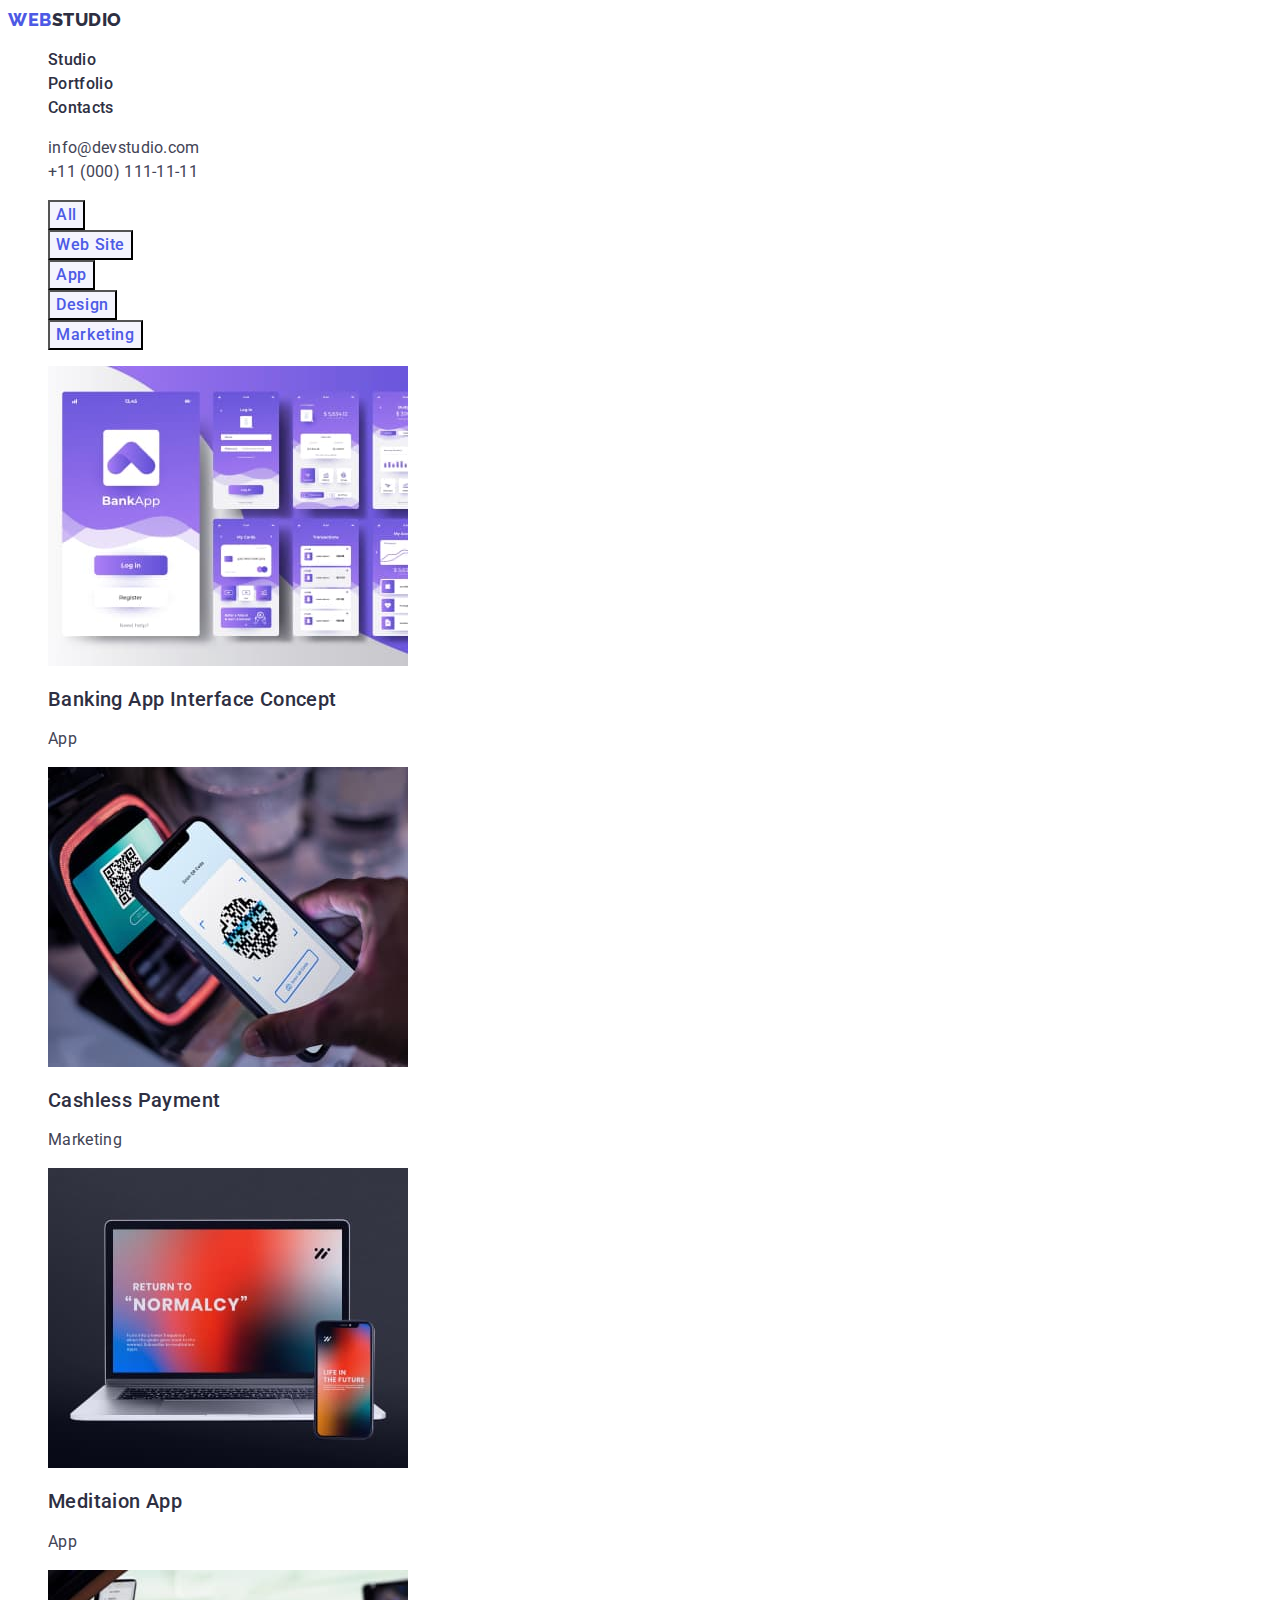
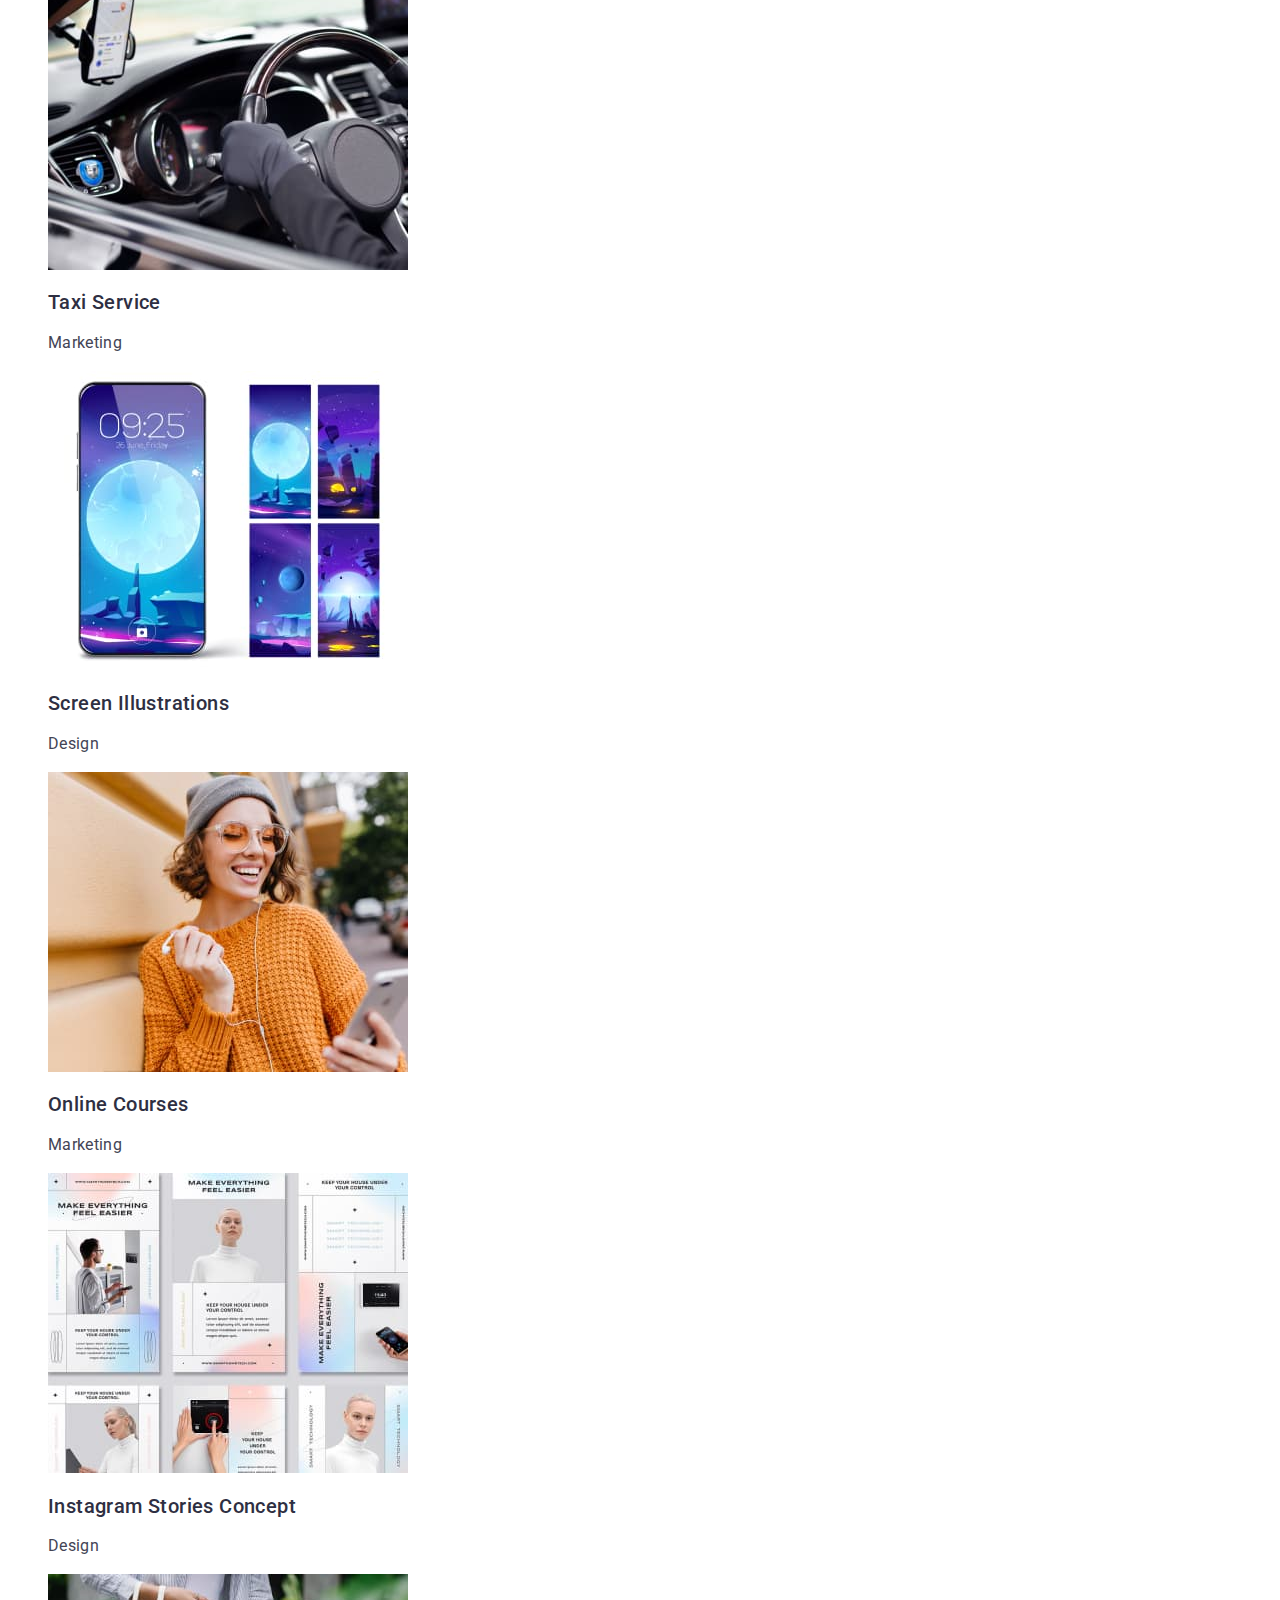
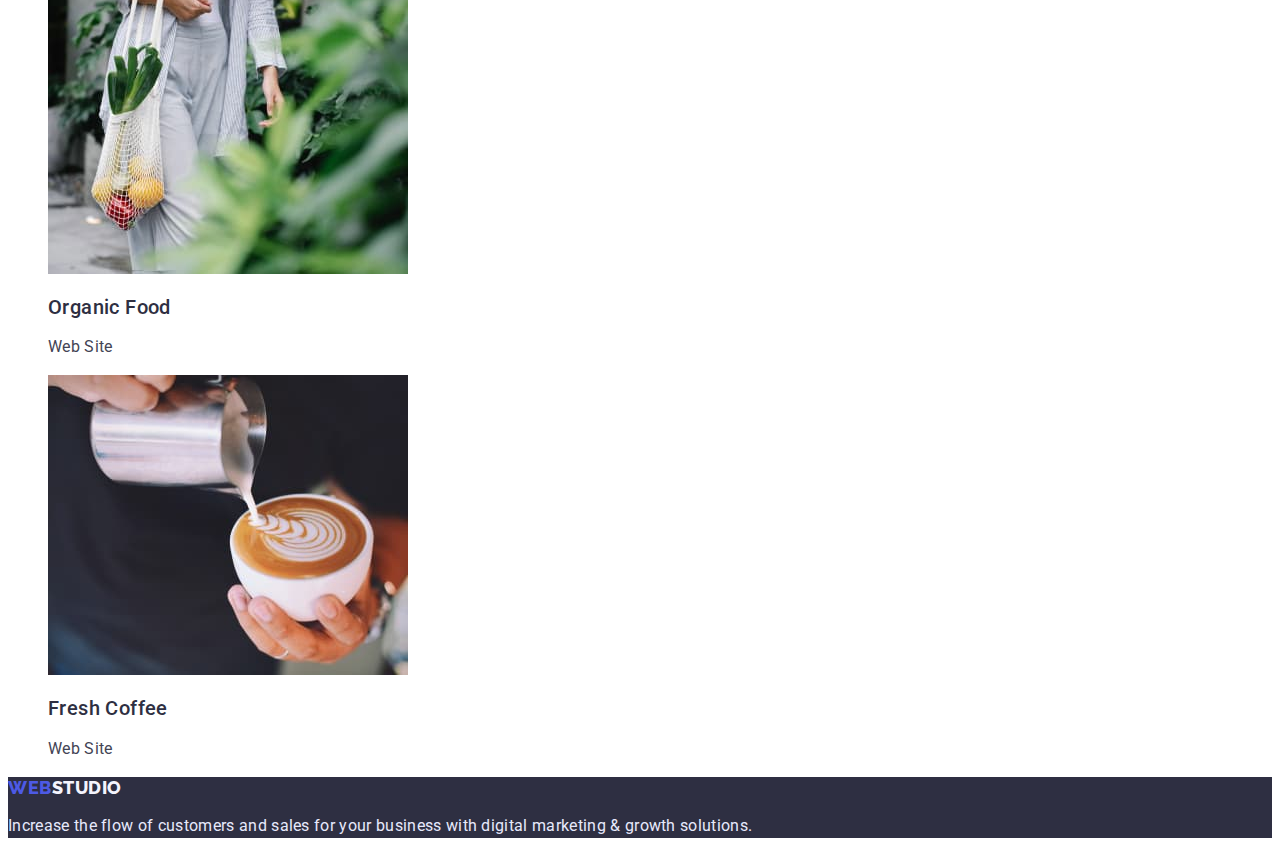
==== portfolio.html @ 89b24efc "Initial commit" ====
<!DOCTYPE html>
<html lang="en">
  <head>
    <meta charset="UTF-8" />
    <meta http-equiv="X-UA-Compatible" content="IE=edge" />
    <meta name="viewport" content="width=device-width, initial-scale=1.0" />
    <title>Portfolio</title>
    <link rel="preconnect" href="https://fonts.googleapis.com" />
    <link rel="preconnect" href="https://fonts.gstatic.com" crossorigin />
    <link
      href="https://fonts.googleapis.com/css2?family=Raleway:wght@800&family=Roboto:wght@400;500;700;900&display=swap"
      rel="stylesheet"
    />
    <link rel="stylesheet" href="./css/styles.css" />
  </head>
  <body>
    <!--HEADER-->
    <header class="page-header">
      <nav class="page-nav">
        <a class="logo logo-header" href="./index.html"
          >Web<span class="studio-header">Studio</span></a
        >
        <ul class="menu list">
          <li class="menu-item">
            <a class="menu-link link" href="./index.html">Studio</a>
          </li>
          <li class="menu-item">
            <a class="menu-link link" href="./portfolio.html">Portfolio</a>
          </li>
          <li class="menu-item">
            <a class="menu-link link" href="">Contacts</a>
          </li>
        </ul>
      </nav>
      <address>
        <ul class="list">
          <li>
            <a class="mail link" href="mailto:info@devstudio.com"
              >info@devstudio.com</a
            >
          </li>
          <li>
            <a class="phone-number link" href="tel:+110001111111"
              >+11 (000) 111-11-11</a
            >
          </li>
        </ul>
      </address>
    </header>
    <!--/HEADER-->
    <!--MAIN-->
    <main>
      <section>
        <h1 hidden>Our products</h1>
        <ul class="list">
          <li><button class="btn-filter" type="button">All</button></li>
          <li>
            <button class="btn-filter" type="button">Web Site</button>
          </li>
          <li><button class="btn-filter" type="button">App</button></li>
          <li>
            <button class="btn-filter" type="button">Design</button>
          </li>
          <li>
            <button class="btn-filter" type="button">Marketing</button>
          </li>
        </ul>
        <ul class="list">
          <li class="list-item-our-team">
            <img
              src="./images/portfolio/img1.jpg"
              alt="banking application"
              width="360"
              height="300"
            />
            <h2 class="third-title">Banking App Interface Concept</h2>
            <p class="section-description">App</p>
          </li>
          <li class="list-item-our-team">
            <img
              src="./images/portfolio/img2.jpg"
              alt="scan QR-code"
              width="360"
              height="300"
            />
            <h2 class="third-title">Cashless Payment</h2>
            <p class="section-description">Marketing</p>
          </li>
          <li class="list-item-our-team">
            <img
              src="./images/portfolio/img3.jpg"
              alt="picture on laptop"
              width="360"
              height="300"
            />
            <h2 class="third-title">Meditaion App</h2>
            <p class="section-description">App</p>
          </li>
          <li class="list-item-our-team">
            <img
              src="./images/portfolio/img4.jpg"
              alt="driving"
              width="360"
              height="300"
            />
            <h2 class="third-title">Taxi Service</h2>
            <p class="section-description">Marketing</p>
          </li>
          <li class="list-item-our-team">
            <img
              src="./images/portfolio/img5.jpg"
              alt="theme on phone"
              width="360"
              height="300"
            />
            <h2 class="third-title">Screen Illustrations</h2>
            <p class="section-description">Design</p>
          </li>
          <li class="list-item-our-team">
            <img
              src="./images/portfolio/img6.jpg"
              alt="girl laughing"
              width="360"
              height="300"
            />
            <h2 class="third-title">Online Courses</h2>
            <p class="section-description">Marketing</p>
          </li>
          <li class="list-item-our-team">
            <img
              src="./images/portfolio/img7.jpg"
              alt="market of things"
              width="360"
              height="300"
            />
            <h2 class="third-title">Instagram Stories Concept</h2>
            <p class="section-description">Design</p>
          </li>
          <li class="list-item-our-team">
            <img
              src="./images/portfolio/img8.jpg"
              alt="plant bag"
              width="360"
              height="300"
            />
            <h2 class="third-title">Organic Food</h2>
            <p class="section-description">Web Site</p>
          </li>
          <li class="list-item-our-team">
            <img
              src="./images/portfolio/img9.jpg"
              alt="coffee with milk"
              width="360"
              height="300"
            />
            <h2 class="third-title">Fresh Coffee</h2>
            <p class="section-description">Web Site</p>
          </li>
        </ul>
      </section>
    </main>
    <!--FOOTER-->
    <footer class="social-media">
      <a class="logo logo-footer" href="./index.html"
        >Web<span class="studio-footer">Studio</span></a
      >
      <p class="section-description-footer">
        Increase the flow of customers and sales for your business with digital
        marketing & growth solutions.
      </p>
    </footer>
  </body>
</html>
---- css/styles.css ----
:root {
  --primary-font: 'Roboto', sans-serif;
  --secondary-font: 'Raleway', sans-serif;
  --primary-text-color: #2e2f42;
  --secondary-text-color: #434455;
}
.list {
  list-style: none;
}
.link {
  text-decoration: none;
}
.logo {
  text-decoration: none;
}
body {
  font-family: var(--primary-font);
  color: var(--primary-text-color);
  background-color: #ffffff;
}
/*============COMPONENTS============*/
.modal-btn {
  font-family: inherit;
  font-weight: 500;
  font-size: 16px;
  line-height: 1.5;
  letter-spacing: 0.04em;
  align-items: center;
  cursor: pointer;

  color: #ffffff;
  background-color: #4d5ae5;
}
.modal-btn:hover,
.modal-btn:focus {
  color: #ffffff;
  background-color: #404bbf;
}
.section-description {
  font-size: 16px;
  line-height: 1.5;
  letter-spacing: 0.02em;

  color: var(--secondary-text-color);
}
.title-two {
  font-size: 36px;
  line-height: 1.11;
  text-align: center;
  letter-spacing: 0.02em;
  text-transform: capitalize;

  color: var(--primary-text-color);
}
.third-title {
  font-weight: 500;
  font-size: 20px;
  line-height: 1.2;
  letter-spacing: 0.02em;

  color: var(--primary-text-color);
}
.text-center {
  text-align: center;
}
.btn-filter {
  font-family: inherit;
  font-weight: 500;
  font-size: 16px;
  line-height: 1.5;
  display: flex;
  align-items: center;
  text-align: center;
  letter-spacing: 0.04em;
  cursor: pointer;

  color: #4d5ae5;
  background-color: #f4f4fd;
}
.btn-filter:hover,
.btn-filter:focus {
  color: #d9d9d9;
  background-color: #404bbf;
}
.our-team {
  background-color: #f4f4fd;
}
.list-item-our-team {
  background-color: #ffffff;
}

/*============/COMPONENTS============*/
/*============HEADER============*/
.logo-header {
  font-family: var(--secondary-font);
  font-weight: 800;
  font-size: 18px;
  line-height: 1.33;
  display: flex;
  align-items: center;
  letter-spacing: 0.03em;
  text-transform: uppercase;

  color: #4d5ae5;
}
.studio-header {
  font-family: var(--secondary-font);
  font-weight: 800;
  font-size: 18px;
  line-height: 1.33;
  display: flex;
  align-items: center;
  letter-spacing: 0.03em;
  text-transform: uppercase;

  color: var(--primary-text-color);
}
.menu-link {
  font-weight: 500;
  font-size: 16px;
  line-height: 1.5;
  letter-spacing: 0.02em;

  color: var(--primary-text-color);
}
.menu-link:hover,
.menu-link:focus {
  color: #404bbf;
}
.phone-number {
  font-style: normal;
  font-size: 16px;
  line-height: 1.5;
  letter-spacing: 0.02em;

  color: var(--secondary-text-color);
}

.phone-number:hover,
.phone-number:focus {
  color: #404bbf;
}
.mail {
  font-style: normal;
  font-size: 16px;
  line-height: 1.5;
  letter-spacing: 0.02em;

  color: var(--secondary-text-color);
}

.mail:hover,
.mail:focus {
  color: #404bbf;
}
/*============/HEADER============*/
/*============/HERO============*/

.hero-title {
  font-weight: 700;
  font-size: 56px;
  line-height: 1.07;
  text-align: center;
  letter-spacing: 0.02em;

  color: #ffffff;
  background-color: #2e2f42;
}
/*============/HERO============*/
/*============FOOTER============*/
.logo-footer {
  font-family: var(--secondary-font);
  font-weight: 800;
  font-size: 18px;
  line-height: 1.17;
  display: flex;
  align-items: center;
  letter-spacing: 0.03em;
  text-transform: uppercase;

  color: #4d5ae5;
}
.studio-footer {
  font-family: var(--secondary-font);
  font-weight: 800;
  font-size: 18px;
  line-height: 1.17;
  display: flex;
  align-items: center;
  letter-spacing: 0.03em;
  text-transform: uppercase;
  color: #f4f4fd;
}
.social-media {
  background: #2e2f42;
}
.section-description-footer {
  font-size: 16px;
  line-height: 1.5;
  letter-spacing: 0.02em;

  color: #e7e9fc;
}
/*============/FOOTER============*/
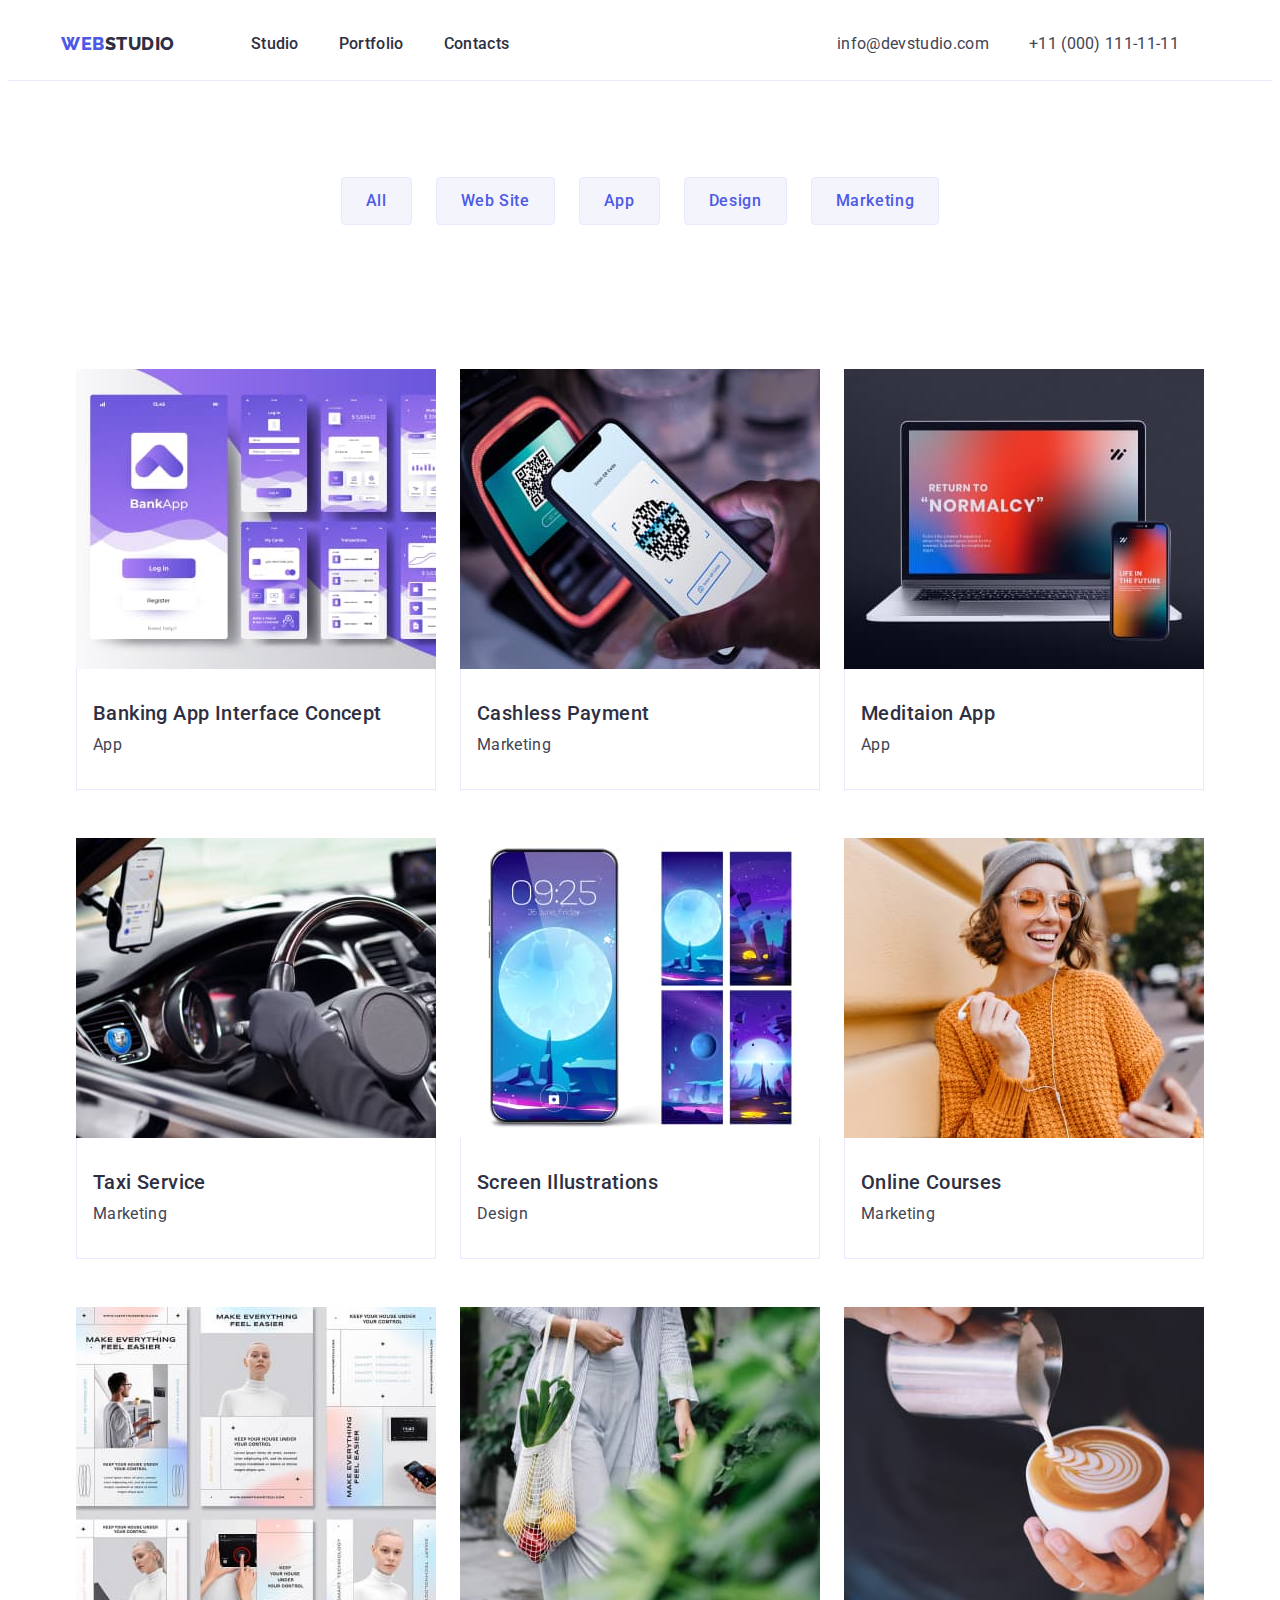
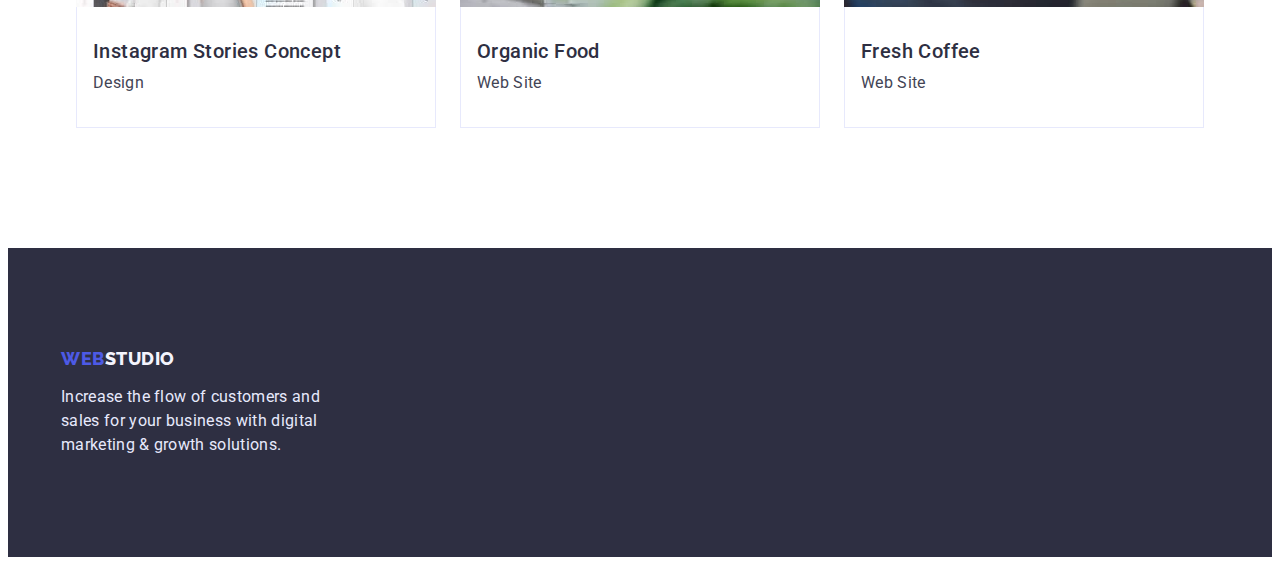
==== commit 8252556b: "update" ====
--- a/portfolio.html
+++ b/portfolio.html
@@ -11,163 +11,194 @@
       href="https://fonts.googleapis.com/css2?family=Raleway:wght@800&family=Roboto:wght@400;500;700;900&display=swap"
       rel="stylesheet"
     />
+    <link
+      rel="stylesheet"
+      href="https://cdnjs.cloudflare.com/ajax/libs/modern-normalize/1.1.0/modern-normalize.min.css"
+      integrity="sha512-wpPYUAdjBVSE4KJnH1VR1HeZfpl1ub8YT/NKx4PuQ5NmX2tKuGu6U/JRp5y+Y8XG2tV+wKQpNHVUX03MfMFn9Q=="
+      crossorigin="anonymous"
+      referrerpolicy="no-referrer"
+    />
     <link rel="stylesheet" href="./css/styles.css" />
   </head>
   <body>
     <!--HEADER-->
     <header class="page-header">
-      <nav class="page-nav">
-        <a class="logo logo-header" href="./index.html"
-          >Web<span class="studio-header">Studio</span></a
-        >
-        <ul class="menu list">
-          <li class="menu-item">
-            <a class="menu-link link" href="./index.html">Studio</a>
-          </li>
-          <li class="menu-item">
-            <a class="menu-link link" href="./portfolio.html">Portfolio</a>
-          </li>
-          <li class="menu-item">
-            <a class="menu-link link" href="">Contacts</a>
-          </li>
-        </ul>
-      </nav>
-      <address>
-        <ul class="list">
-          <li>
-            <a class="mail link" href="mailto:info@devstudio.com"
-              >info@devstudio.com</a
-            >
-          </li>
-          <li>
-            <a class="phone-number link" href="tel:+110001111111"
-              >+11 (000) 111-11-11</a
-            >
-          </li>
-        </ul>
-      </address>
+      <div class="container header-container">
+        <nav class="page-nav">
+          <a class="logo logo-header" href="./index.html"
+            >Web<span class="studio-header">Studio</span></a
+          >
+          <ul class="list flex-list">
+            <li class="menu-item">
+              <a class="menu-link link" href="./index.html">Studio</a>
+            </li>
+            <li class="menu-item">
+              <a class="menu-link link" href="./portfolio.html">Portfolio</a>
+            </li>
+            <li class="menu-item">
+              <a class="menu-link link" href="">Contacts</a>
+            </li>
+          </ul>
+        </nav>
+        <address class="address">
+          <ul class="list flex-list">
+            <li class="address-list">
+              <a class="mail link" href="mailto:info@devstudio.com"
+                >info@devstudio.com</a
+              >
+            </li>
+            <li class="address-list">
+              <a class="phone-number link" href="tel:+110001111111"
+                >+11 (000) 111-11-11</a
+              >
+            </li>
+          </ul>
+        </address>
+      </div>
     </header>
     <!--/HEADER-->
-    <!--MAIN-->
+    <!--MAIN--> <!--BUTTONS-->
     <main>
-      <section>
+      <section class="portfolio-section">
+        <div class="container">
         <h1 hidden>Our products</h1>
-        <ul class="list">
-          <li><button class="btn-filter" type="button">All</button></li>
-          <li>
+        <ul class="list flex-list buttons-container">
+          <li class="list-button"><button class="btn-filter" type="button">All</button></li>
+          <li class="list-button">
             <button class="btn-filter" type="button">Web Site</button>
           </li>
-          <li><button class="btn-filter" type="button">App</button></li>
-          <li>
+          <li class="list-button"><button class="btn-filter" type="button">App</button></li>
+          <li class="list-button">
             <button class="btn-filter" type="button">Design</button>
           </li>
-          <li>
+          <li class="list-button">
             <button class="btn-filter" type="button">Marketing</button>
           </li>
         </ul>
-        <ul class="list">
-          <li class="list-item-our-team">
+        <!--CARDS-->
+        <ul class="list flex-list filter">
+          <li class="card-list">
             <img
               src="./images/portfolio/img1.jpg"
               alt="banking application"
               width="360"
               height="300"
             />
+            <div class="card-frame">
             <h2 class="third-title">Banking App Interface Concept</h2>
             <p class="section-description">App</p>
-          </li>
-          <li class="list-item-our-team">
+          </div>
+          </li>
+          <li class="card-list">
             <img
               src="./images/portfolio/img2.jpg"
               alt="scan QR-code"
               width="360"
               height="300"
             />
-            <h2 class="third-title">Cashless Payment</h2>
+            <div class="card-frame">
+              <h2 class="third-title">Cashless Payment</h2>
             <p class="section-description">Marketing</p>
-          </li>
-          <li class="list-item-our-team">
+          </div>
+          </li>
+          <li class="card-list">
             <img
               src="./images/portfolio/img3.jpg"
               alt="picture on laptop"
               width="360"
               height="300"
             />
-            <h2 class="third-title">Meditaion App</h2>
+            <div class="card-frame">
+              <h2 class="third-title">Meditaion App</h2>
             <p class="section-description">App</p>
-          </li>
-          <li class="list-item-our-team">
+          </div>
+          </li>
+          <li class="card-list">
             <img
               src="./images/portfolio/img4.jpg"
               alt="driving"
               width="360"
               height="300"
             />
-            <h2 class="third-title">Taxi Service</h2>
+            <div class="card-frame">
+              <h2 class="third-title">Taxi Service</h2>
             <p class="section-description">Marketing</p>
-          </li>
-          <li class="list-item-our-team">
+          </div>
+          </li>
+          <li class="card-list">
             <img
               src="./images/portfolio/img5.jpg"
               alt="theme on phone"
               width="360"
               height="300"
             />
-            <h2 class="third-title">Screen Illustrations</h2>
+            <div class="card-frame">
+              <h2 class="third-title">Screen Illustrations</h2>
             <p class="section-description">Design</p>
-          </li>
-          <li class="list-item-our-team">
+          </div>
+          </li>
+          <li class="card-list">
             <img
               src="./images/portfolio/img6.jpg"
               alt="girl laughing"
               width="360"
               height="300"
             />
-            <h2 class="third-title">Online Courses</h2>
+            <div class="card-frame">
+              <h2 class="third-title">Online Courses</h2>
             <p class="section-description">Marketing</p>
-          </li>
-          <li class="list-item-our-team">
+          </div>
+          </li>
+          <li class="card-list">
             <img
               src="./images/portfolio/img7.jpg"
               alt="market of things"
               width="360"
               height="300"
             />
-            <h2 class="third-title">Instagram Stories Concept</h2>
+            <div class="card-frame">
+              <h2 class="third-title">Instagram Stories Concept</h2>
             <p class="section-description">Design</p>
-          </li>
-          <li class="list-item-our-team">
+            </div>
+          </li>
+          <li class="card-list">
             <img
               src="./images/portfolio/img8.jpg"
               alt="plant bag"
               width="360"
               height="300"
             />
-            <h2 class="third-title">Organic Food</h2>
+            <div class="card-frame">
+              <h2 class="third-title">Organic Food</h2>
             <p class="section-description">Web Site</p>
-          </li>
-          <li class="list-item-our-team">
+            </div>
+          </li>
+          <li class="card-list">
             <img
               src="./images/portfolio/img9.jpg"
               alt="coffee with milk"
               width="360"
               height="300"
             />
-            <h2 class="third-title">Fresh Coffee</h2>
+            <div class="card-frame">
+              <h2 class="third-title">Fresh Coffee</h2>
             <p class="section-description">Web Site</p>
+            </div>
           </li>
         </ul>
       </section>
     </main>
     <!--FOOTER-->
-    <footer class="social-media">
-      <a class="logo logo-footer" href="./index.html"
-        >Web<span class="studio-footer">Studio</span></a
-      >
-      <p class="section-description-footer">
-        Increase the flow of customers and sales for your business with digital
-        marketing & growth solutions.
-      </p>
+    <footer class="footer">
+      <div class="container footer-container">
+        <a class="logo logo-footer" href="./index.html"
+          >Web<span class="studio-footer">Studio</span></a
+        >
+        <p class="section-description-footer">
+          Increase the flow of customers and sales for your business with
+          digital marketing & growth solutions.
+        </p>
+      </div>
     </footer>
   </body>
 </html>
--- a/css/styles.css
+++ b/css/styles.css
@@ -4,6 +4,22 @@
   --primary-text-color: #2e2f42;
   --secondary-text-color: #434455;
 }
+h1,
+h2,
+h3,
+p {
+  margin: 0;
+}
+ul {
+  margin: 0;
+  padding-left: 0;
+}
+img {
+  display: block;
+}
+button {
+  cursor: pointer;
+}
 .list {
   list-style: none;
 }
@@ -18,7 +34,15 @@
   color: var(--primary-text-color);
   background-color: #ffffff;
 }
+
 /*============COMPONENTS============*/
+.container {
+  width: 1158px;
+  margin-left: auto;
+  margin-right: auto;
+  padding-left: 15px;
+  padding-right: 15px;
+}
 .modal-btn {
   font-family: inherit;
   font-weight: 500;
@@ -26,22 +50,36 @@
   line-height: 1.5;
   letter-spacing: 0.04em;
   align-items: center;
-  cursor: pointer;
+  display: flex;
 
   color: #ffffff;
   background-color: #4d5ae5;
+  box-shadow: 0px 4px 4px rgba(0, 0, 0, 0.15);
+  border-radius: 4px;
+  padding-top: 16px;
+  padding-bottom: 16px;
+  padding-left: 32px;
+  padding-right: 32px;
+  border: none;
+  margin-left: auto;
+  margin-right: auto;
 }
 .modal-btn:hover,
 .modal-btn:focus {
   color: #ffffff;
   background-color: #404bbf;
 }
+.second-flex-list {
+  display: flex;
+  align-items: center;
+}
 .section-description {
   font-size: 16px;
   line-height: 1.5;
   letter-spacing: 0.02em;
-
   color: var(--secondary-text-color);
+  margin-left: auto;
+  margin-right: auto;
 }
 .title-two {
   font-size: 36px;
@@ -49,7 +87,7 @@
   text-align: center;
   letter-spacing: 0.02em;
   text-transform: capitalize;
-
+  margin-bottom: 72px;
   color: var(--primary-text-color);
 }
 .third-title {
@@ -57,11 +95,11 @@
   font-size: 20px;
   line-height: 1.2;
   letter-spacing: 0.02em;
-
-  color: var(--primary-text-color);
-}
-.text-center {
-  text-align: center;
+  margin-bottom: 8px;
+  color: var(--primary-text-color);
+
+  margin-left: auto;
+  margin-right: auto;
 }
 .btn-filter {
   font-family: inherit;
@@ -72,7 +110,6 @@
   align-items: center;
   text-align: center;
   letter-spacing: 0.04em;
-  cursor: pointer;
 
   color: #4d5ae5;
   background-color: #f4f4fd;
@@ -84,13 +121,37 @@
 }
 .our-team {
   background-color: #f4f4fd;
+  padding-top: 120px;
+  padding-bottom: 120px;
 }
 .list-item-our-team {
   background-color: #ffffff;
-}
-
+  width: 264px;
+  border-radius: 0px 0px 4px 4px;
+}
+.list-item-our-team:not(:last-child) {
+  margin-right: 24px;
+}
+.flex-list {
+  display: flex;
+  align-items: center;
+}
 /*============/COMPONENTS============*/
 /*============HEADER============*/
+.page-nav {
+  display: flex;
+  align-items: center;
+}
+.page-header {
+  background-color: #fff;
+  padding-top: 24px;
+  padding-bottom: 24px;
+  border-bottom: 1px solid #e7e9fc;
+}
+.header-container {
+  display: flex;
+  align-items: center;
+}
 .logo-header {
   font-family: var(--secondary-font);
   font-weight: 800;
@@ -100,7 +161,7 @@
   align-items: center;
   letter-spacing: 0.03em;
   text-transform: uppercase;
-
+  margin-right: 76px;
   color: #4d5ae5;
 }
 .studio-header {
@@ -128,12 +189,15 @@
   color: #404bbf;
 }
 .phone-number {
+  font-size: 16px;
+  line-height: 1.5;
+  letter-spacing: 0.02em;
+
+  color: var(--secondary-text-color);
+}
+.address {
   font-style: normal;
-  font-size: 16px;
-  line-height: 1.5;
-  letter-spacing: 0.02em;
-
-  color: var(--secondary-text-color);
+  margin-left: auto;
 }
 
 .phone-number:hover,
@@ -141,7 +205,6 @@
   color: #404bbf;
 }
 .mail {
-  font-style: normal;
   font-size: 16px;
   line-height: 1.5;
   letter-spacing: 0.02em;
@@ -153,18 +216,56 @@
 .mail:focus {
   color: #404bbf;
 }
+.address-list {
+  margin-right: 40px;
+}
+.menu-item:not(:last-child) {
+  margin-right: 40px;
+}
 /*============/HEADER============*/
 /*============/HERO============*/
-
+.hero {
+  padding-top: 188px;
+  padding-bottom: 188px;
+  background: #2e2f42;
+}
 .hero-title {
   font-weight: 700;
   font-size: 56px;
   line-height: 1.07;
   text-align: center;
   letter-spacing: 0.02em;
+  margin-left: auto;
+  margin-right: auto;
+  width: 496px;
+  margin-bottom: 48px;
 
   color: #ffffff;
-  background-color: #2e2f42;
+}
+.our-values {
+  padding-top: 120px;
+  padding-bottom: 120px;
+}
+.section-list:not(:last-child) {
+  margin-right: 24px;
+}
+.section-list {
+  width: 264px;
+}
+.what-are-we-doing {
+  padding-bottom: 60px;
+}
+.works-list {
+  width: 360px;
+}
+.works-list:not(:last-child) {
+  margin-right: 24px;
+}
+.team-card-container {
+  padding-top: 32px;
+  padding-bottom: 32px;
+  padding-left: 16px;
+  padding-right: 16px;
 }
 /*============/HERO============*/
 /*============FOOTER============*/
@@ -185,20 +286,74 @@
   font-weight: 800;
   font-size: 18px;
   line-height: 1.17;
-  display: flex;
   align-items: center;
   letter-spacing: 0.03em;
   text-transform: uppercase;
   color: #f4f4fd;
 }
-.social-media {
+.footer {
   background: #2e2f42;
+  padding-top: 100px;
+  padding-bottom: 100px;
 }
 .section-description-footer {
   font-size: 16px;
   line-height: 1.5;
   letter-spacing: 0.02em;
-
+  width: 264px;
+  margin-top: 16px;
   color: #e7e9fc;
 }
 /*============/FOOTER============*/
+/*============PORTFOLIO===========*/
+.portfolio-section {
+  padding-top: 96px;
+  padding-bottom: 120px;
+}
+.btn-filter {
+  color: #4d5ae5;
+  font-weight: 500;
+  padding: 12px 24px;
+  height: 48px;
+  background: #f4f4fd;
+  border: 1px solid #e7e9fc;
+  border-radius: 4px;
+  line-height: 24px;
+  text-align: center;
+  letter-spacing: 0.04em;
+  color: #4d5ae5;
+  margin-bottom: 72px;
+}
+.btn-filter:hover,
+.btn-filter:focus {
+  color: #ffffff;
+  background: #404bbf;
+  box-shadow: 0px 3px 1px rgba(0, 0, 0, 0.1), 0px 2px 1px rgba(0, 0, 0, 0.08),
+    0px 2px 2px rgba(0, 0, 0, 0.12);
+  border-color: transparent;
+}
+.filter {
+  display: flex;
+  flex-wrap: wrap;
+  justify-content: center;
+  gap: 48px 24px;
+}
+.list-button:not(:last-child) {
+  margin-right: 24px;
+}
+.card-list {
+  width: 360px;
+}
+.card-frame {
+  border: 1px solid #e7e9fc;
+  border-top: none;
+  padding: 32px 16px;
+}
+.text-center {
+  text-align: center;
+}
+.buttons-container {
+  justify-content: center;
+  margin-bottom: 72px;
+}
+/*============/PORTFOLIO===========*/
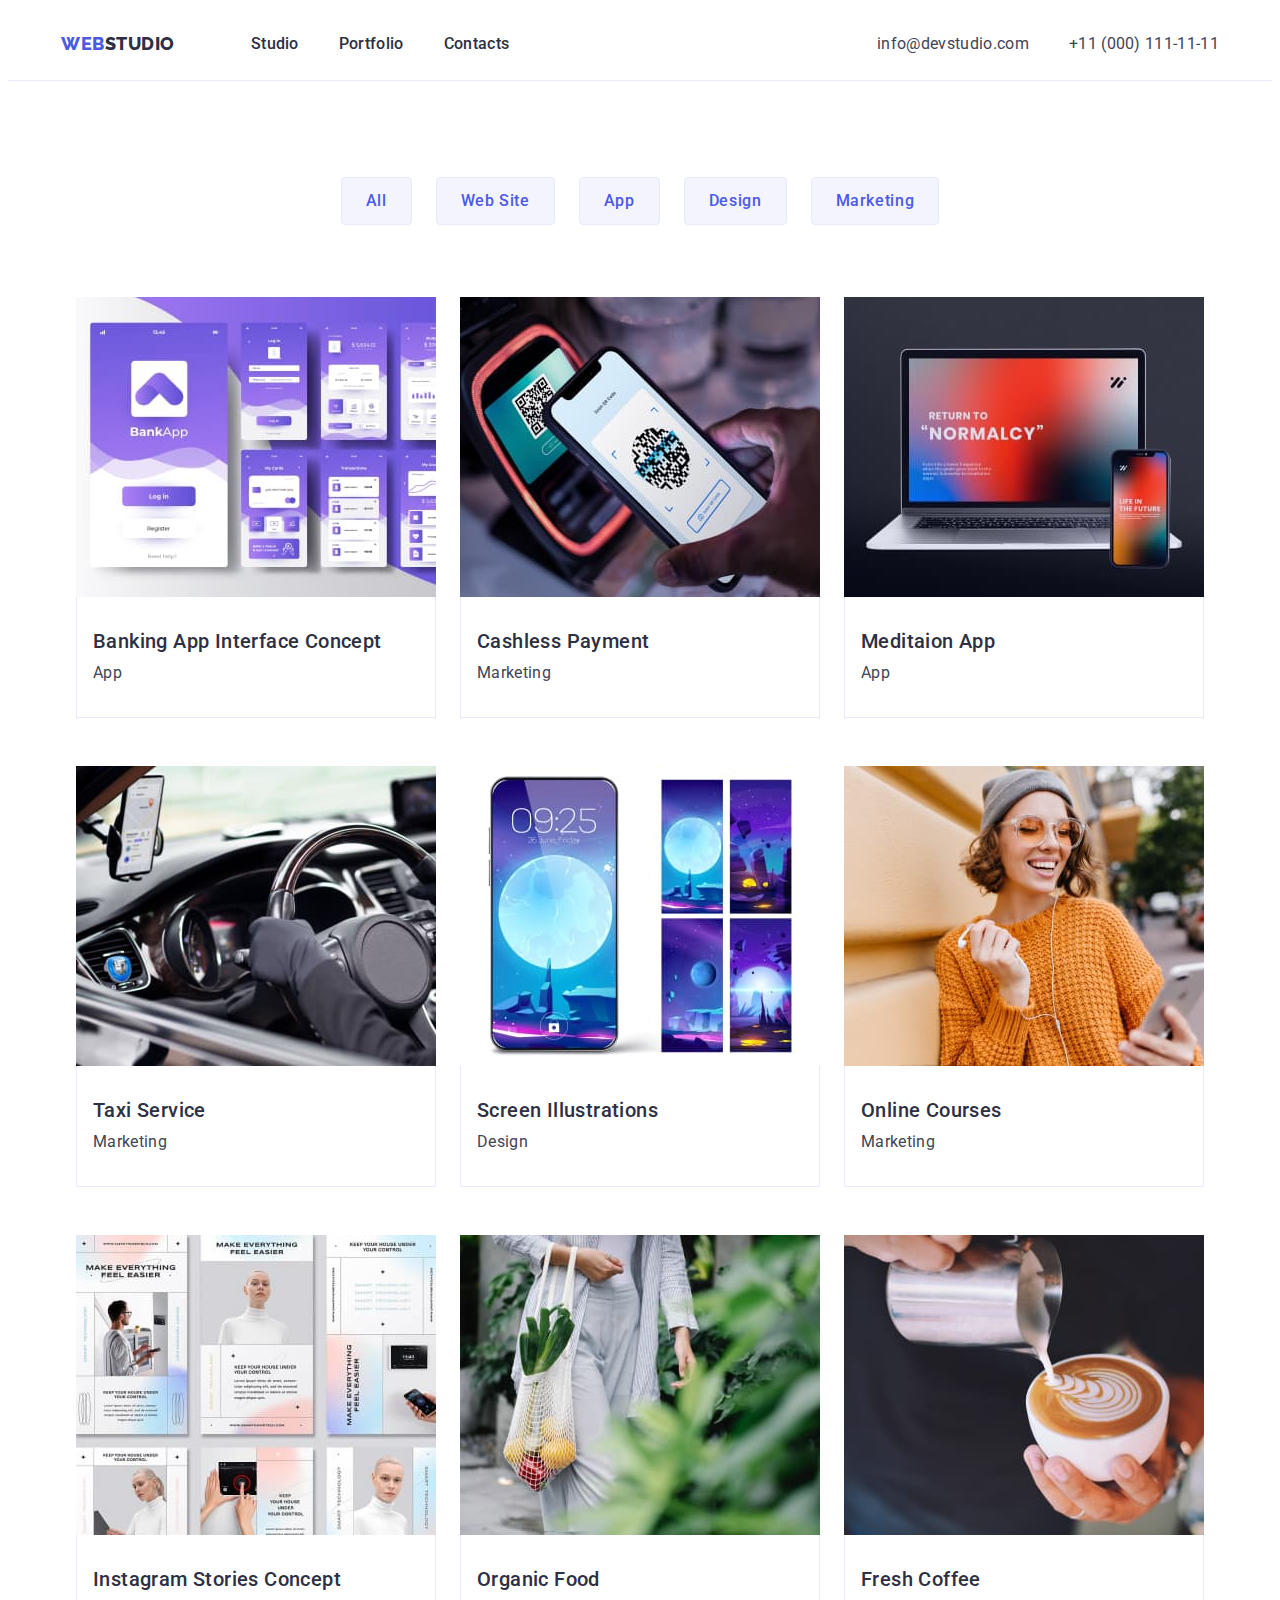
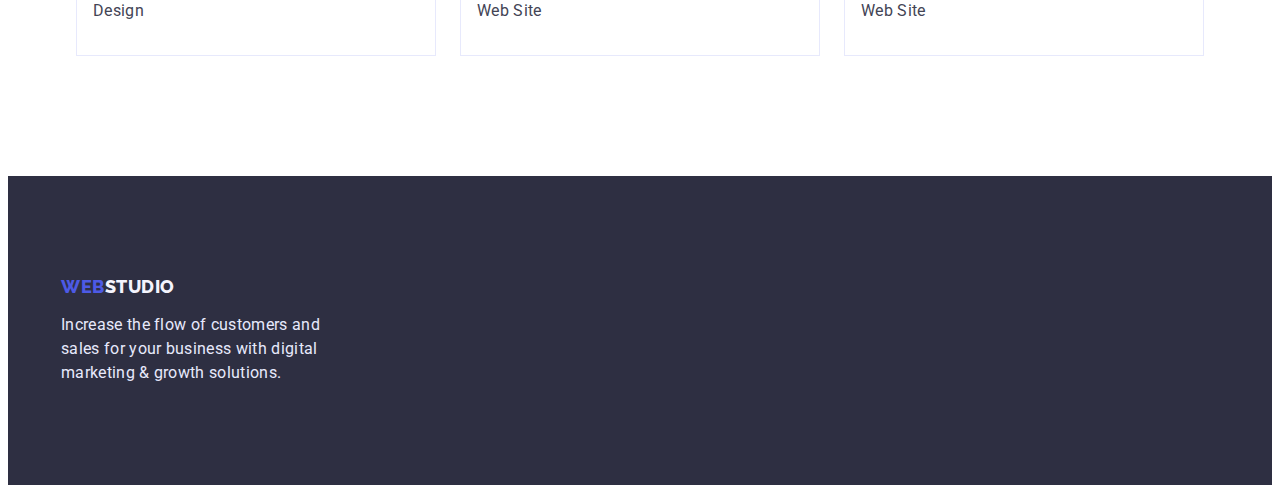
==== commit 08cd9bc6: "update" ====
--- a/portfolio.html
+++ b/portfolio.html
@@ -57,135 +57,141 @@
       </div>
     </header>
     <!--/HEADER-->
-    <!--MAIN--> <!--BUTTONS-->
+    <!--MAIN-->
+    <!--BUTTONS-->
     <main>
       <section class="portfolio-section">
         <div class="container">
-        <h1 hidden>Our products</h1>
-        <ul class="list flex-list buttons-container">
-          <li class="list-button"><button class="btn-filter" type="button">All</button></li>
-          <li class="list-button">
-            <button class="btn-filter" type="button">Web Site</button>
-          </li>
-          <li class="list-button"><button class="btn-filter" type="button">App</button></li>
-          <li class="list-button">
-            <button class="btn-filter" type="button">Design</button>
-          </li>
-          <li class="list-button">
-            <button class="btn-filter" type="button">Marketing</button>
-          </li>
-        </ul>
-        <!--CARDS-->
-        <ul class="list flex-list filter">
-          <li class="card-list">
-            <img
-              src="./images/portfolio/img1.jpg"
-              alt="banking application"
-              width="360"
-              height="300"
-            />
-            <div class="card-frame">
-            <h2 class="third-title">Banking App Interface Concept</h2>
-            <p class="section-description">App</p>
-          </div>
-          </li>
-          <li class="card-list">
-            <img
-              src="./images/portfolio/img2.jpg"
-              alt="scan QR-code"
-              width="360"
-              height="300"
-            />
-            <div class="card-frame">
-              <h2 class="third-title">Cashless Payment</h2>
-            <p class="section-description">Marketing</p>
-          </div>
-          </li>
-          <li class="card-list">
-            <img
-              src="./images/portfolio/img3.jpg"
-              alt="picture on laptop"
-              width="360"
-              height="300"
-            />
-            <div class="card-frame">
-              <h2 class="third-title">Meditaion App</h2>
-            <p class="section-description">App</p>
-          </div>
-          </li>
-          <li class="card-list">
-            <img
-              src="./images/portfolio/img4.jpg"
-              alt="driving"
-              width="360"
-              height="300"
-            />
-            <div class="card-frame">
-              <h2 class="third-title">Taxi Service</h2>
-            <p class="section-description">Marketing</p>
-          </div>
-          </li>
-          <li class="card-list">
-            <img
-              src="./images/portfolio/img5.jpg"
-              alt="theme on phone"
-              width="360"
-              height="300"
-            />
-            <div class="card-frame">
-              <h2 class="third-title">Screen Illustrations</h2>
-            <p class="section-description">Design</p>
-          </div>
-          </li>
-          <li class="card-list">
-            <img
-              src="./images/portfolio/img6.jpg"
-              alt="girl laughing"
-              width="360"
-              height="300"
-            />
-            <div class="card-frame">
-              <h2 class="third-title">Online Courses</h2>
-            <p class="section-description">Marketing</p>
-          </div>
-          </li>
-          <li class="card-list">
-            <img
-              src="./images/portfolio/img7.jpg"
-              alt="market of things"
-              width="360"
-              height="300"
-            />
-            <div class="card-frame">
-              <h2 class="third-title">Instagram Stories Concept</h2>
-            <p class="section-description">Design</p>
-            </div>
-          </li>
-          <li class="card-list">
-            <img
-              src="./images/portfolio/img8.jpg"
-              alt="plant bag"
-              width="360"
-              height="300"
-            />
-            <div class="card-frame">
-              <h2 class="third-title">Organic Food</h2>
-            <p class="section-description">Web Site</p>
-            </div>
-          </li>
-          <li class="card-list">
-            <img
-              src="./images/portfolio/img9.jpg"
-              alt="coffee with milk"
-              width="360"
-              height="300"
-            />
-            <div class="card-frame">
-              <h2 class="third-title">Fresh Coffee</h2>
-            <p class="section-description">Web Site</p>
-            </div>
-          </li>
-        </ul>
+          <h1 hidden>Our products</h1>
+          <ul class="list flex-list buttons-container">
+            <li class="list-button">
+              <button class="btn-filter" type="button">All</button>
+            </li>
+            <li class="list-button">
+              <button class="btn-filter" type="button">Web Site</button>
+            </li>
+            <li class="list-button">
+              <button class="btn-filter" type="button">App</button>
+            </li>
+            <li class="list-button">
+              <button class="btn-filter" type="button">Design</button>
+            </li>
+            <li class="list-button">
+              <button class="btn-filter" type="button">Marketing</button>
+            </li>
+          </ul>
+          <!--CARDS-->
+          <ul class="list flex-list filter">
+            <li class="card-list">
+              <img
+                src="./images/portfolio/img1.jpg"
+                alt="banking application"
+                width="360"
+                height="300"
+              />
+              <div class="card-frame">
+                <h2 class="third-title">Banking App Interface Concept</h2>
+                <p class="section-description">App</p>
+              </div>
+            </li>
+            <li class="card-list">
+              <img
+                src="./images/portfolio/img2.jpg"
+                alt="scan QR-code"
+                width="360"
+                height="300"
+              />
+              <div class="card-frame">
+                <h2 class="third-title">Cashless Payment</h2>
+                <p class="section-description">Marketing</p>
+              </div>
+            </li>
+            <li class="card-list">
+              <img
+                src="./images/portfolio/img3.jpg"
+                alt="picture on laptop"
+                width="360"
+                height="300"
+              />
+              <div class="card-frame">
+                <h2 class="third-title">Meditaion App</h2>
+                <p class="section-description">App</p>
+              </div>
+            </li>
+            <li class="card-list">
+              <img
+                src="./images/portfolio/img4.jpg"
+                alt="driving"
+                width="360"
+                height="300"
+              />
+              <div class="card-frame">
+                <h2 class="third-title">Taxi Service</h2>
+                <p class="section-description">Marketing</p>
+              </div>
+            </li>
+            <li class="card-list">
+              <img
+                src="./images/portfolio/img5.jpg"
+                alt="theme on phone"
+                width="360"
+                height="300"
+              />
+              <div class="card-frame">
+                <h2 class="third-title">Screen Illustrations</h2>
+                <p class="section-description">Design</p>
+              </div>
+            </li>
+            <li class="card-list">
+              <img
+                src="./images/portfolio/img6.jpg"
+                alt="girl laughing"
+                width="360"
+                height="300"
+              />
+              <div class="card-frame">
+                <h2 class="third-title">Online Courses</h2>
+                <p class="section-description">Marketing</p>
+              </div>
+            </li>
+            <li class="card-list">
+              <img
+                src="./images/portfolio/img7.jpg"
+                alt="market of things"
+                width="360"
+                height="300"
+              />
+              <div class="card-frame">
+                <h2 class="third-title">Instagram Stories Concept</h2>
+                <p class="section-description">Design</p>
+              </div>
+            </li>
+            <li class="card-list">
+              <img
+                src="./images/portfolio/img8.jpg"
+                alt="plant bag"
+                width="360"
+                height="300"
+              />
+              <div class="card-frame">
+                <h2 class="third-title">Organic Food</h2>
+                <p class="section-description">Web Site</p>
+              </div>
+            </li>
+            <li class="card-list">
+              <img
+                src="./images/portfolio/img9.jpg"
+                alt="coffee with milk"
+                width="360"
+                height="300"
+              />
+              <div class="card-frame">
+                <h2 class="third-title">Fresh Coffee</h2>
+                <p class="section-description">Web Site</p>
+              </div>
+            </li>
+          </ul>
+        </div>
       </section>
     </main>
     <!--FOOTER-->
--- a/css/styles.css
+++ b/css/styles.css
@@ -216,7 +216,8 @@
 .mail:focus {
   color: #404bbf;
 }
-.address-list {
+
+.address-list:not(:last-child) {
   margin-right: 40px;
 }
 .menu-item:not(:last-child) {
@@ -253,7 +254,7 @@
   width: 264px;
 }
 .what-are-we-doing {
-  padding-bottom: 60px;
+  padding-bottom: 120px;
 }
 .works-list {
   width: 360px;
@@ -322,7 +323,6 @@
   text-align: center;
   letter-spacing: 0.04em;
   color: #4d5ae5;
-  margin-bottom: 72px;
 }
 .btn-filter:hover,
 .btn-filter:focus {
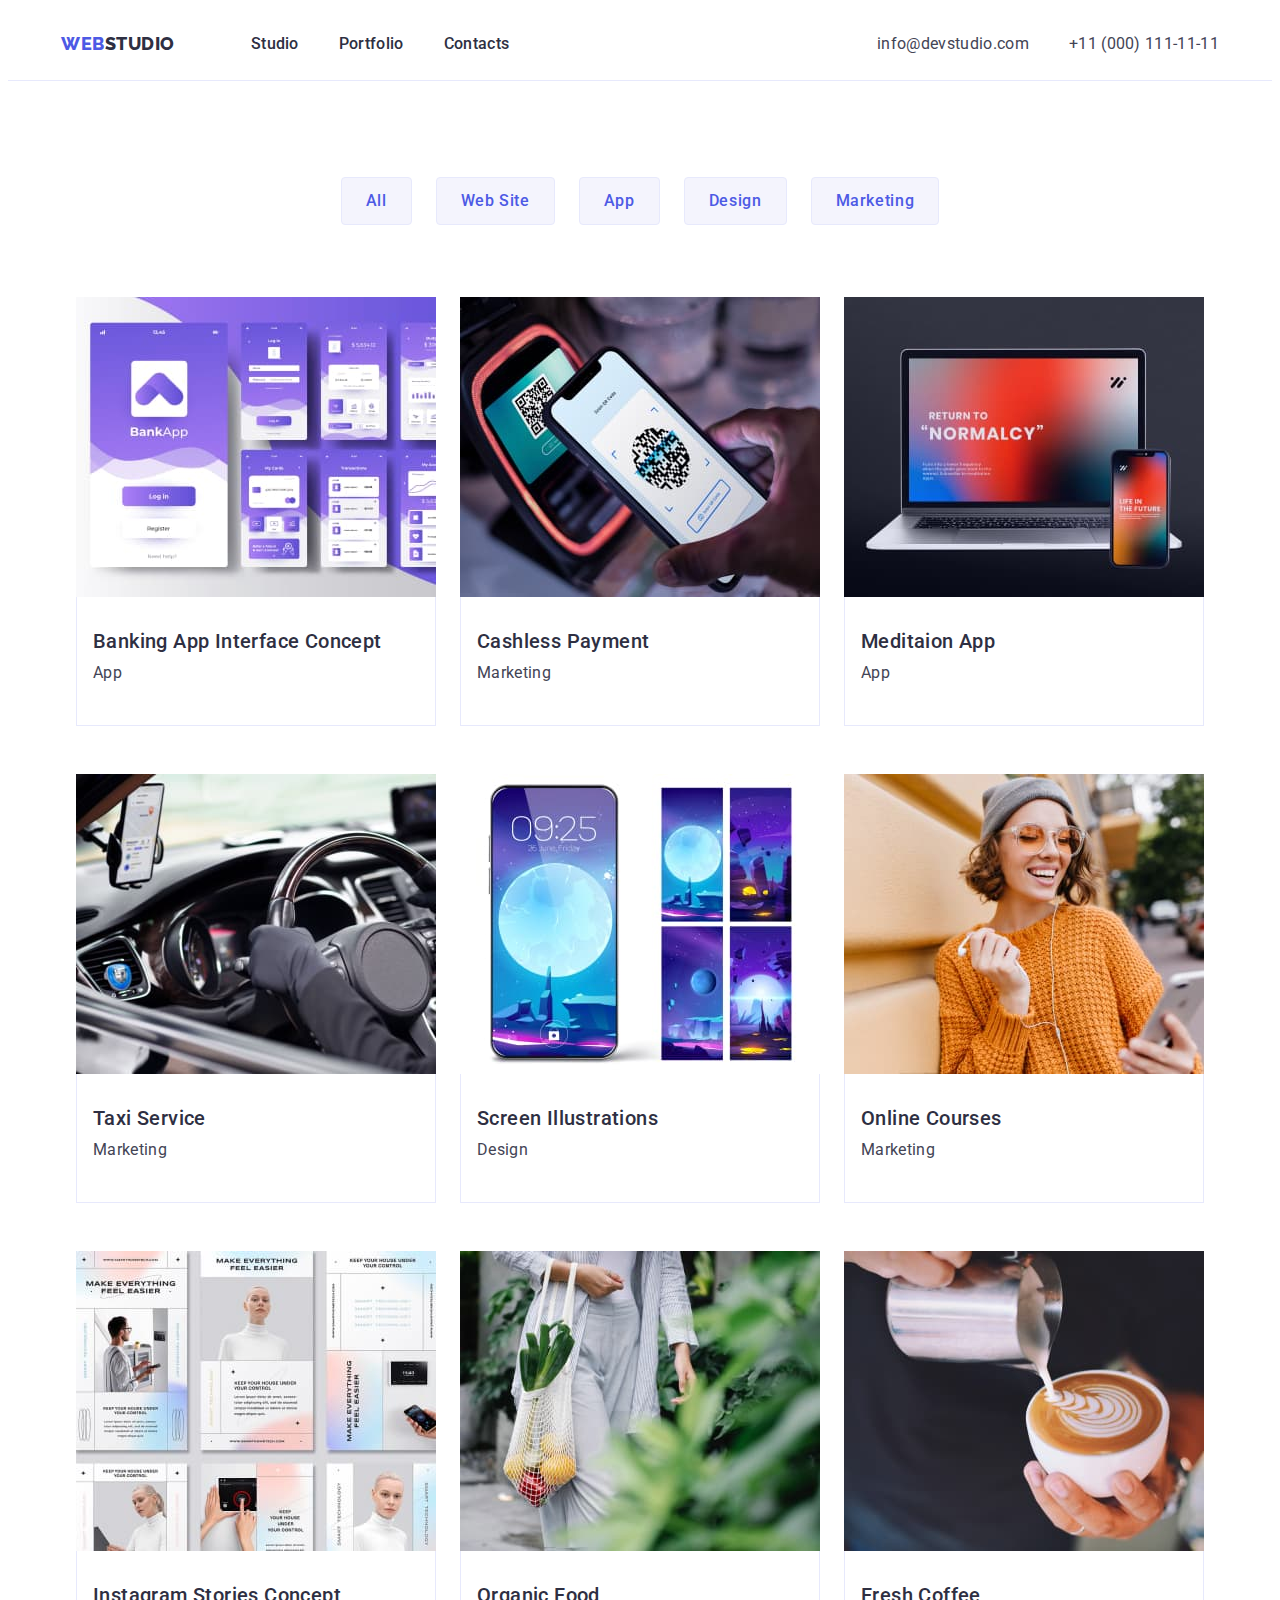
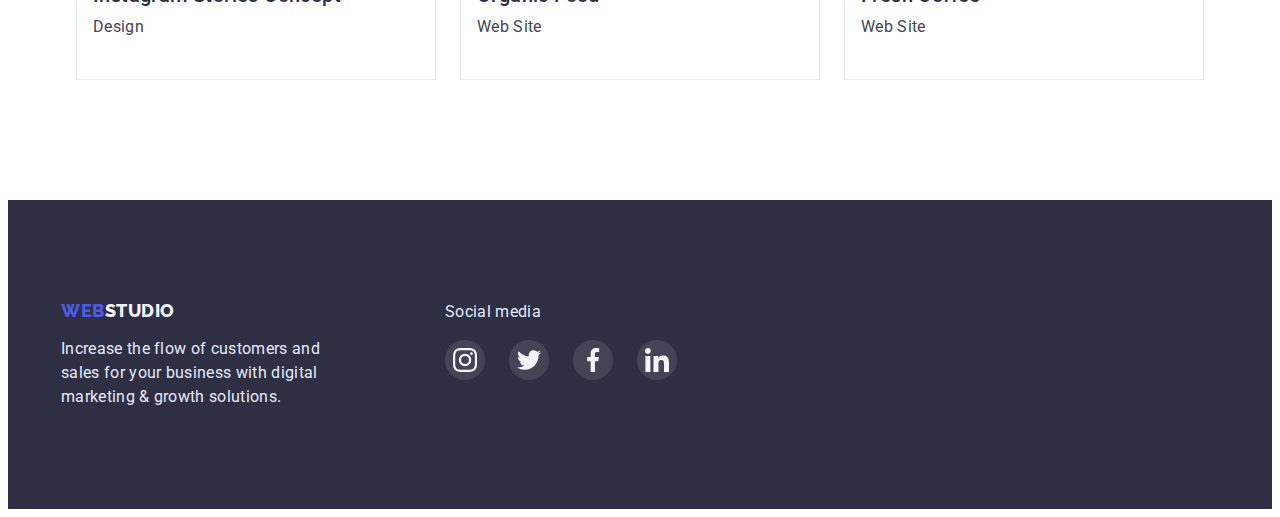
==== commit 481ee7bc: "update" ====
--- a/portfolio.html
+++ b/portfolio.html
@@ -83,112 +83,130 @@
           <!--CARDS-->
           <ul class="list flex-list filter">
             <li class="card-list">
-              <img
-                src="./images/portfolio/img1.jpg"
-                alt="banking application"
-                width="360"
-                height="300"
-              />
-              <div class="card-frame">
-                <h2 class="third-title">Banking App Interface Concept</h2>
-                <p class="section-description">App</p>
-              </div>
-            </li>
-            <li class="card-list">
-              <img
-                src="./images/portfolio/img2.jpg"
-                alt="scan QR-code"
-                width="360"
-                height="300"
-              />
-              <div class="card-frame">
-                <h2 class="third-title">Cashless Payment</h2>
-                <p class="section-description">Marketing</p>
-              </div>
-            </li>
-            <li class="card-list">
-              <img
-                src="./images/portfolio/img3.jpg"
-                alt="picture on laptop"
-                width="360"
-                height="300"
-              />
-              <div class="card-frame">
-                <h2 class="third-title">Meditaion App</h2>
-                <p class="section-description">App</p>
-              </div>
-            </li>
-            <li class="card-list">
-              <img
-                src="./images/portfolio/img4.jpg"
-                alt="driving"
-                width="360"
-                height="300"
-              />
-              <div class="card-frame">
-                <h2 class="third-title">Taxi Service</h2>
-                <p class="section-description">Marketing</p>
-              </div>
-            </li>
-            <li class="card-list">
-              <img
-                src="./images/portfolio/img5.jpg"
-                alt="theme on phone"
-                width="360"
-                height="300"
-              />
-              <div class="card-frame">
-                <h2 class="third-title">Screen Illustrations</h2>
-                <p class="section-description">Design</p>
-              </div>
-            </li>
-            <li class="card-list">
-              <img
-                src="./images/portfolio/img6.jpg"
-                alt="girl laughing"
-                width="360"
-                height="300"
-              />
-              <div class="card-frame">
-                <h2 class="third-title">Online Courses</h2>
-                <p class="section-description">Marketing</p>
-              </div>
-            </li>
-            <li class="card-list">
-              <img
-                src="./images/portfolio/img7.jpg"
-                alt="market of things"
-                width="360"
-                height="300"
-              />
-              <div class="card-frame">
-                <h2 class="third-title">Instagram Stories Concept</h2>
-                <p class="section-description">Design</p>
-              </div>
-            </li>
-            <li class="card-list">
-              <img
-                src="./images/portfolio/img8.jpg"
-                alt="plant bag"
-                width="360"
-                height="300"
-              />
-              <div class="card-frame">
-                <h2 class="third-title">Organic Food</h2>
-                <p class="section-description">Web Site</p>
-              </div>
-            </li>
-            <li class="card-list">
-              <img
-                src="./images/portfolio/img9.jpg"
-                alt="coffee with milk"
-                width="360"
-                height="300"
-              />
-              <div class="card-frame">
-                <h2 class="third-title">Fresh Coffee</h2>
-                <p class="section-description">Web Site</p>
-              </div>
+              <a class="card-shadow" href="">
+                <img
+                  src="./images/portfolio/img1.jpg"
+                  alt="banking application"
+                  width="360"
+                  height="300"
+                />
+                <div class="card-frame">
+                  <h2 class="third-title">Banking App Interface Concept</h2>
+                  <p class="section-description">App</p>
+                </div>
+              </a>
+            </li>
+            <li class="card-list">
+              <a class="card-shadow" href="">
+                <img
+                  src="./images/portfolio/img2.jpg"
+                  alt="scan QR-code"
+                  width="360"
+                  height="300"
+                />
+                <div class="card-frame">
+                  <h2 class="third-title">Cashless Payment</h2>
+                  <p class="section-description">Marketing</p>
+                </div>
+              </a>
+            </li>
+            <li class="card-list">
+              <a class="card-shadow" href="">
+                <img
+                  src="./images/portfolio/img3.jpg"
+                  alt="picture on laptop"
+                  width="360"
+                  height="300"
+                />
+                <div class="card-frame">
+                  <h2 class="third-title">Meditaion App</h2>
+                  <p class="section-description">App</p>
+                </div>
+              </a>
+            </li>
+            <li class="card-list">
+              <a class="card-shadow" href="">
+                <img
+                  src="./images/portfolio/img4.jpg"
+                  alt="driving"
+                  width="360"
+                  height="300"
+                />
+                <div class="card-frame">
+                  <h2 class="third-title">Taxi Service</h2>
+                  <p class="section-description">Marketing</p>
+                </div>
+              </a>
+            </li>
+            <li class="card-list">
+              <a class="card-shadow" href="">
+                <img
+                  src="./images/portfolio/img5.jpg"
+                  alt="theme on phone"
+                  width="360"
+                  height="300"
+                />
+                <div class="card-frame">
+                  <h2 class="third-title">Screen Illustrations</h2>
+                  <p class="section-description">Design</p>
+                </div>
+              </a>
+            </li>
+            <li class="card-list">
+              <a class="card-shadow" href="">
+                <img
+                  src="./images/portfolio/img6.jpg"
+                  alt="girl laughing"
+                  width="360"
+                  height="300"
+                />
+                <div class="card-frame">
+                  <h2 class="third-title">Online Courses</h2>
+                  <p class="section-description">Marketing</p>
+                </div>
+              </a>
+            </li>
+            <li class="card-list">
+              <a class="card-shadow" href="">
+                <img
+                  src="./images/portfolio/img7.jpg"
+                  alt="market of things"
+                  width="360"
+                  height="300"
+                />
+                <div class="card-frame">
+                  <h2 class="third-title">Instagram Stories Concept</h2>
+                  <p class="section-description">Design</p>
+                </div>
+              </a>
+            </li>
+            <li class="card-list">
+              <a class="card-shadow" href="">
+                <img
+                  src="./images/portfolio/img8.jpg"
+                  alt="plant bag"
+                  width="360"
+                  height="300"
+                />
+                <div class="card-frame">
+                  <h2 class="third-title">Organic Food</h2>
+                  <p class="section-description">Web Site</p>
+                </div>
+              </a>
+            </li>
+            <li class="card-list">
+              <a class="card-shadow" href="">
+                <img
+                  src="./images/portfolio/img9.jpg"
+                  alt="coffee with milk"
+                  width="360"
+                  height="300"
+                />
+                <div class="card-frame">
+                  <h2 class="third-title">Fresh Coffee</h2>
+                  <p class="section-description">Web Site</p>
+                </div>
+              </a>
             </li>
           </ul>
         </div>
@@ -196,14 +214,49 @@
     </main>
     <!--FOOTER-->
     <footer class="footer">
-      <div class="container footer-container">
-        <a class="logo logo-footer" href="./index.html"
-          >Web<span class="studio-footer">Studio</span></a
-        >
-        <p class="section-description-footer">
-          Increase the flow of customers and sales for your business with
-          digital marketing & growth solutions.
-        </p>
+      <div class="container footer-social-container">
+        <div class="footer-container">
+          <a class="logo logo-footer" href="./index.html"
+            >Web<span class="studio-footer">Studio</span></a
+          >
+          <p class="section-description-footer">
+            Increase the flow of customers and sales for your business with
+            digital marketing & growth solutions.
+          </p>
+        </div>
+        <div class="footer-social-container-second">
+          <p class="footer-social-text">Social media</p>
+          <ul class="footer-social-list list">
+            <li class="footer-social-list-item">
+              <a class="footer-social-list-link" href="">
+                <svg class="footer-social-list-icon" width="24" height="24">
+                  <use href="./images/icons.svg#icon-instagram"></use>
+                </svg>
+              </a>
+            </li>
+            <li class="footer-social-list-item">
+              <a class="footer-social-list-link" href="">
+                <svg class="footer-social-list-icon" width="24" height="24">
+                  <use href="./images/icons.svg#icon-twitter"></use>
+                </svg>
+              </a>
+            </li>
+            <li class="footer-social-list-item">
+              <a class="footer-social-list-link" href="">
+                <svg class="footer-social-list-icon" width="24" height="24">
+                  <use href="./images/icons.svg#icon-facebook"></use>
+                </svg>
+              </a>
+            </li>
+            <li class="footer-social-list-item">
+              <a class="footer-social-list-link" href="">
+                <svg class="footer-social-list-icon" width="24" height="24">
+                  <use href="./images/icons.svg#icon-linkedin"></use>
+                </svg>
+              </a>
+            </li>
+          </ul>
+        </div>
       </div>
     </footer>
   </body>
--- a/css/styles.css
+++ b/css/styles.css
@@ -80,6 +80,7 @@
   color: var(--secondary-text-color);
   margin-left: auto;
   margin-right: auto;
+  margin-bottom: 8px;
 }
 .title-two {
   font-size: 36px;
@@ -122,11 +123,13 @@
 .our-team {
   background-color: #f4f4fd;
   padding-top: 120px;
-  padding-bottom: 120px;
+  padding-bottom: 110px;
 }
 .list-item-our-team {
   background-color: #ffffff;
   width: 264px;
+  box-shadow: 0px 1px 6px rgba(46, 47, 66, 0.08),
+    0px 1px 1px rgba(46, 47, 66, 0.16), 0px 2px 1px rgba(46, 47, 66, 0.08);
   border-radius: 0px 0px 4px 4px;
 }
 .list-item-our-team:not(:last-child) {
@@ -228,7 +231,16 @@
 .hero {
   padding-top: 188px;
   padding-bottom: 188px;
-  background: #2e2f42;
+  max-width: 1440px;
+  margin: 0 auto;
+  background-color: #2e2f42;
+  background-image: linear-gradient(
+      rgba(46, 47, 66, 0.7),
+      rgba(46, 47, 66, 0.7)
+    ),
+    url('../images/index/hero/bg.jpg');
+  background-size: cover;
+  background-repeat: no-repeat;
 }
 .hero-title {
   font-weight: 700;
@@ -243,6 +255,24 @@
 
   color: #ffffff;
 }
+
+.social-list {
+  display: flex;
+  justify-content: center;
+  gap: 24px;
+}
+.social-list-link {
+  display: flex;
+  justify-content: center;
+  align-items: center;
+  width: 40px;
+  height: 40px;
+  border-radius: 50%;
+  background-color: #4d5ae5;
+}
+.social-list-icon {
+}
+
 .our-values {
   padding-top: 120px;
   padding-bottom: 120px;
@@ -268,8 +298,55 @@
   padding-left: 16px;
   padding-right: 16px;
 }
+.second-list-item {
+  width: 264px;
+  height: 112px;
+  background-color: #f4f4fd;
+  border-radius: 4px;
+  display: flex;
+  justify-content: center;
+  align-items: center;
+}
 /*============/HERO============*/
+/*============CUSTOMERS============*/
+.customers {
+  padding-top: 120px;
+  padding-bottom: 120px;
+}
+.customers-list {
+  display: flex;
+  justify-content: center;
+  gap: 24px;
+}
+.customers-list-item {
+  width: calc((100% - 24px) / 6);
+  height: 88px;
+}
+.customers-list-link {
+  display: flex;
+  justify-content: center;
+  align-items: center;
+  width: 100%;
+  height: 100%;
+  background: #ffffff;
+  border: 1px solid #8e8f99;
+  fill: currentColor;
+  color: #8e8f99;
+  border-radius: 4px;
+}
+.customers-list-link:hover,
+.customers-list-link:focus {
+  border: 1px solid #404bbf;
+  fill: #404bbf;
+}
+
+/*============/CUSTOMERS============*/
 /*============FOOTER============*/
+.footer {
+  background: #2e2f42;
+  padding-top: 100px;
+  padding-bottom: 100px;
+}
 .logo-footer {
   font-family: var(--secondary-font);
   font-weight: 800;
@@ -292,11 +369,7 @@
   text-transform: uppercase;
   color: #f4f4fd;
 }
-.footer {
-  background: #2e2f42;
-  padding-top: 100px;
-  padding-bottom: 100px;
-}
+
 .section-description-footer {
   font-size: 16px;
   line-height: 1.5;
@@ -304,6 +377,44 @@
   width: 264px;
   margin-top: 16px;
   color: #e7e9fc;
+}
+.footer-container {
+  width: 264px;
+}
+.footer-social-container {
+  display: flex;
+}
+.footer-social-container-second {
+  margin-left: 120px;
+}
+.footer-social-text {
+  line-height: 1.5;
+  letter-spacing: 0.02em;
+  color: #e7e9fc;
+  font-weight: normal;
+}
+.footer-social-list {
+  display: flex;
+  justify-content: center;
+  gap: 24px;
+  margin-top: 16px;
+}
+.footer-social-list-link {
+  display: flex;
+  box-sizing: border-box;
+  justify-content: center;
+  align-items: center;
+  width: 40px;
+  height: 40px;
+  border-radius: 50%;
+  background: rgba(255, 255, 255, 0.1);
+}
+.footer-social-list-link:hover,
+.footer-social-list-link:focus {
+  background-color: #31d0aa;
+}
+.footer-social-list-icon {
+  fill: #f4f4fd;
 }
 /*============/FOOTER============*/
 /*============PORTFOLIO===========*/
@@ -312,17 +423,20 @@
   padding-bottom: 120px;
 }
 .btn-filter {
+  display: flex;
+  font-family: inherit;
   color: #4d5ae5;
   font-weight: 500;
+  font-size: 16px;
   padding: 12px 24px;
   height: 48px;
-  background: #f4f4fd;
   border: 1px solid #e7e9fc;
   border-radius: 4px;
-  line-height: 24px;
+  line-height: 1.5;
   text-align: center;
   letter-spacing: 0.04em;
   color: #4d5ae5;
+  background-color: #f4f4fd;
 }
 .btn-filter:hover,
 .btn-filter:focus {
@@ -349,6 +463,16 @@
   border-top: none;
   padding: 32px 16px;
 }
+.card-shadow {
+  display: block;
+  cursor: pointer;
+  text-decoration: none;
+}
+.card-shadow:hover,
+.card-shadow:focus {
+  box-shadow: 0px 1px 6px rgba(46, 47, 66, 0.08),
+    0px 1px 1px rgba(46, 47, 66, 0.16), 0px 2px 1px rgba(46, 47, 66, 0.08);
+}
 .text-center {
   text-align: center;
 }
